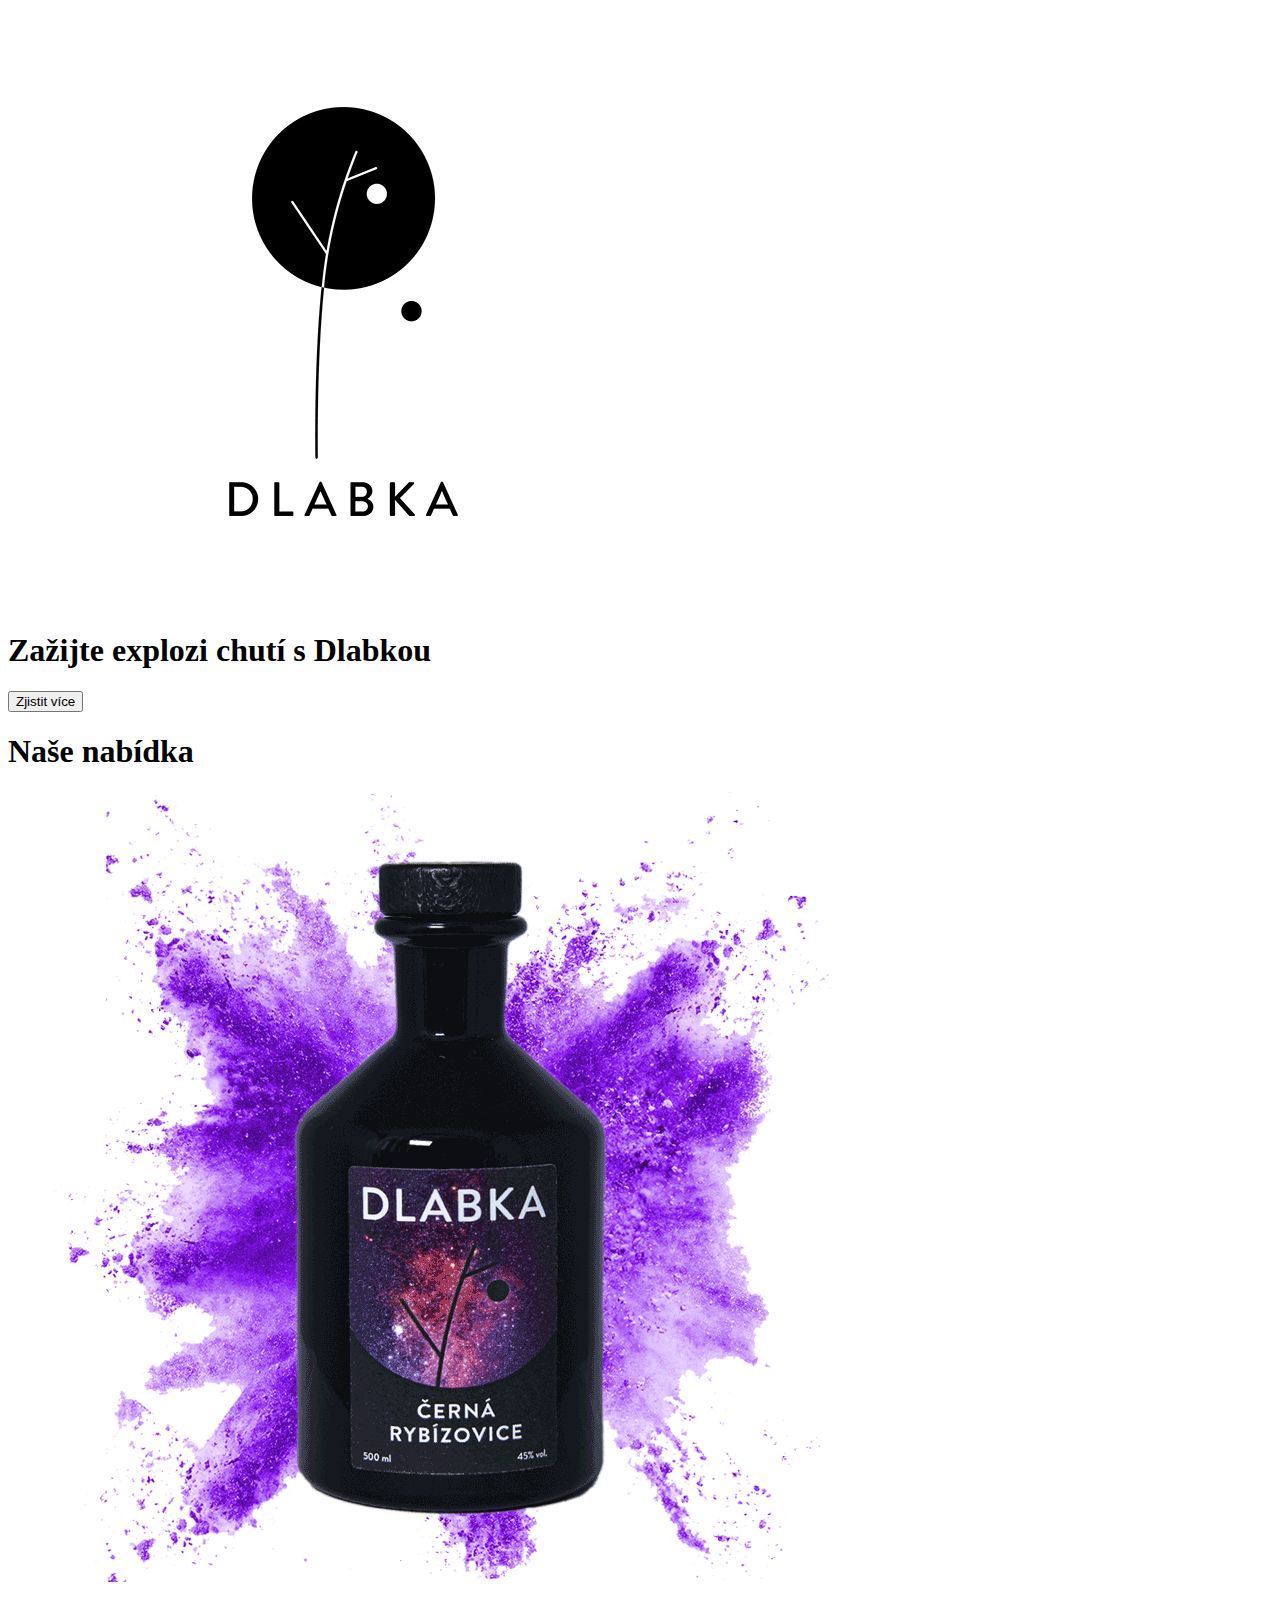
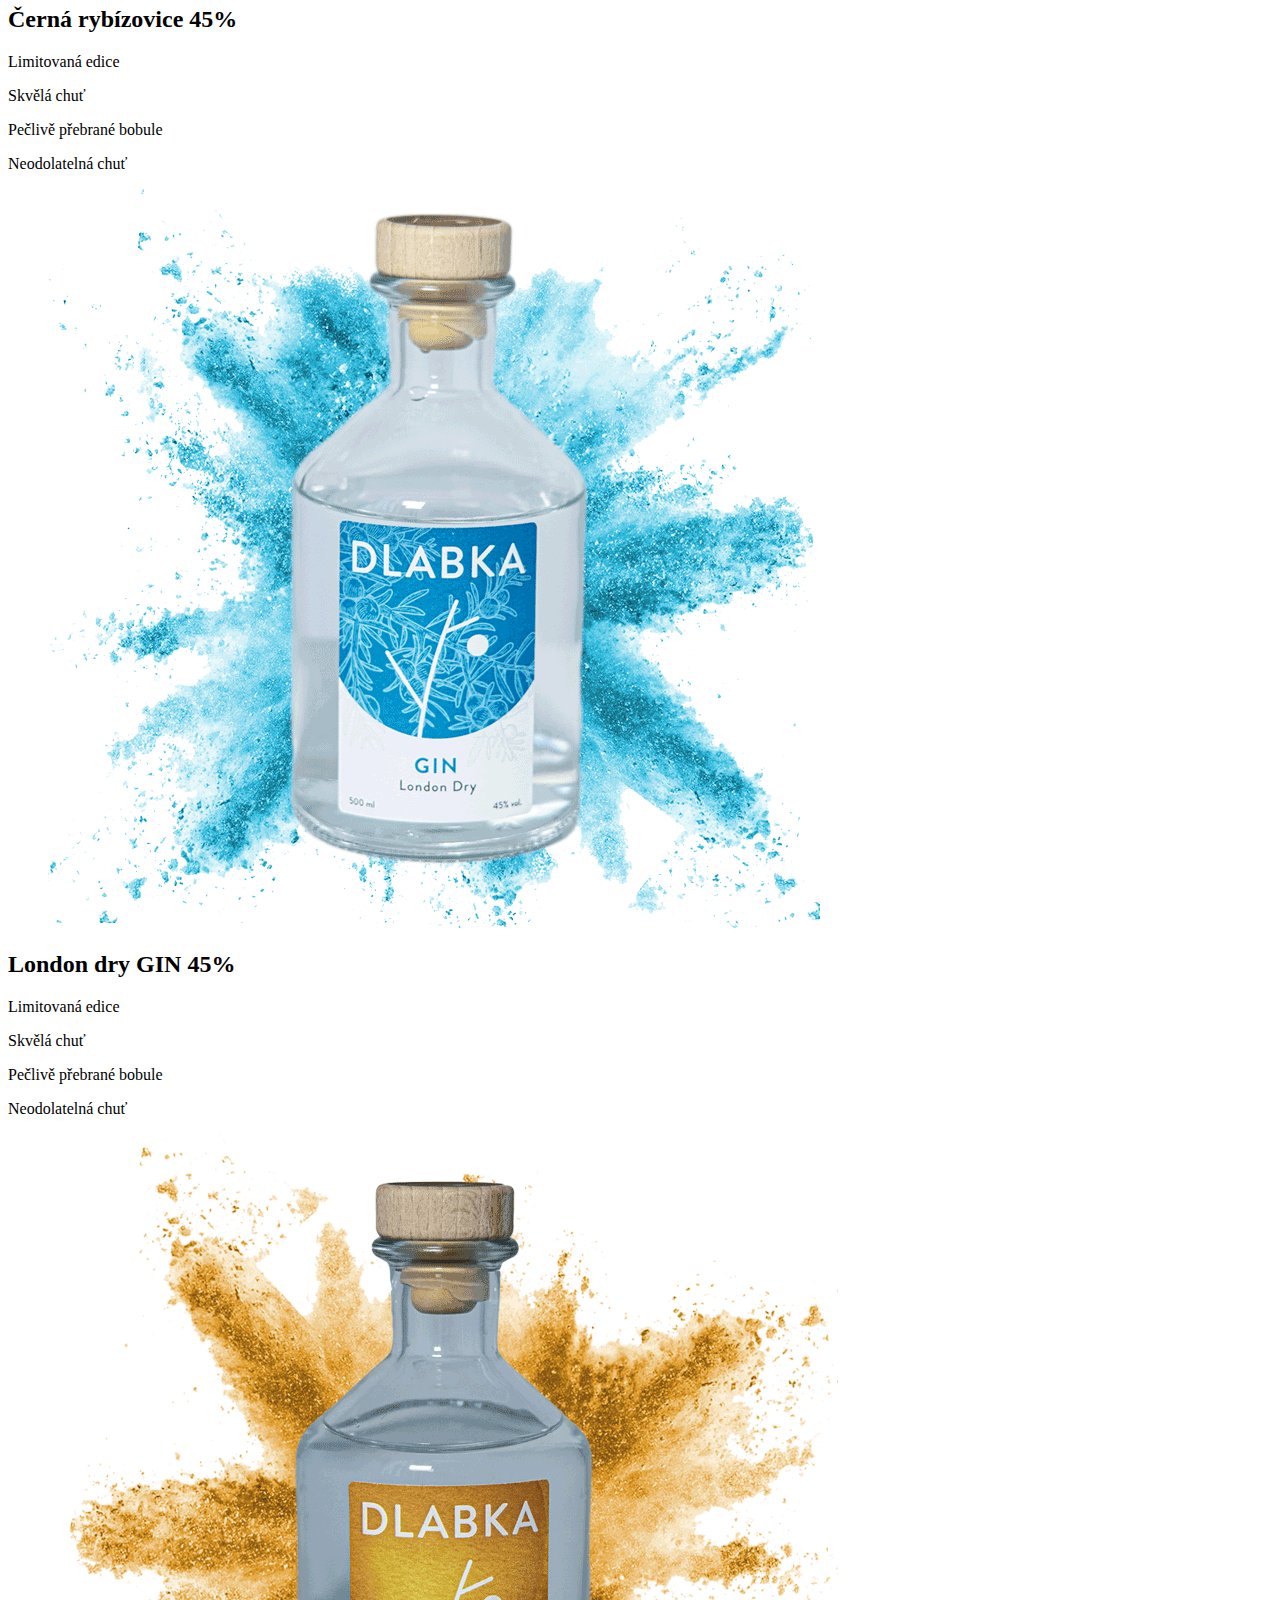
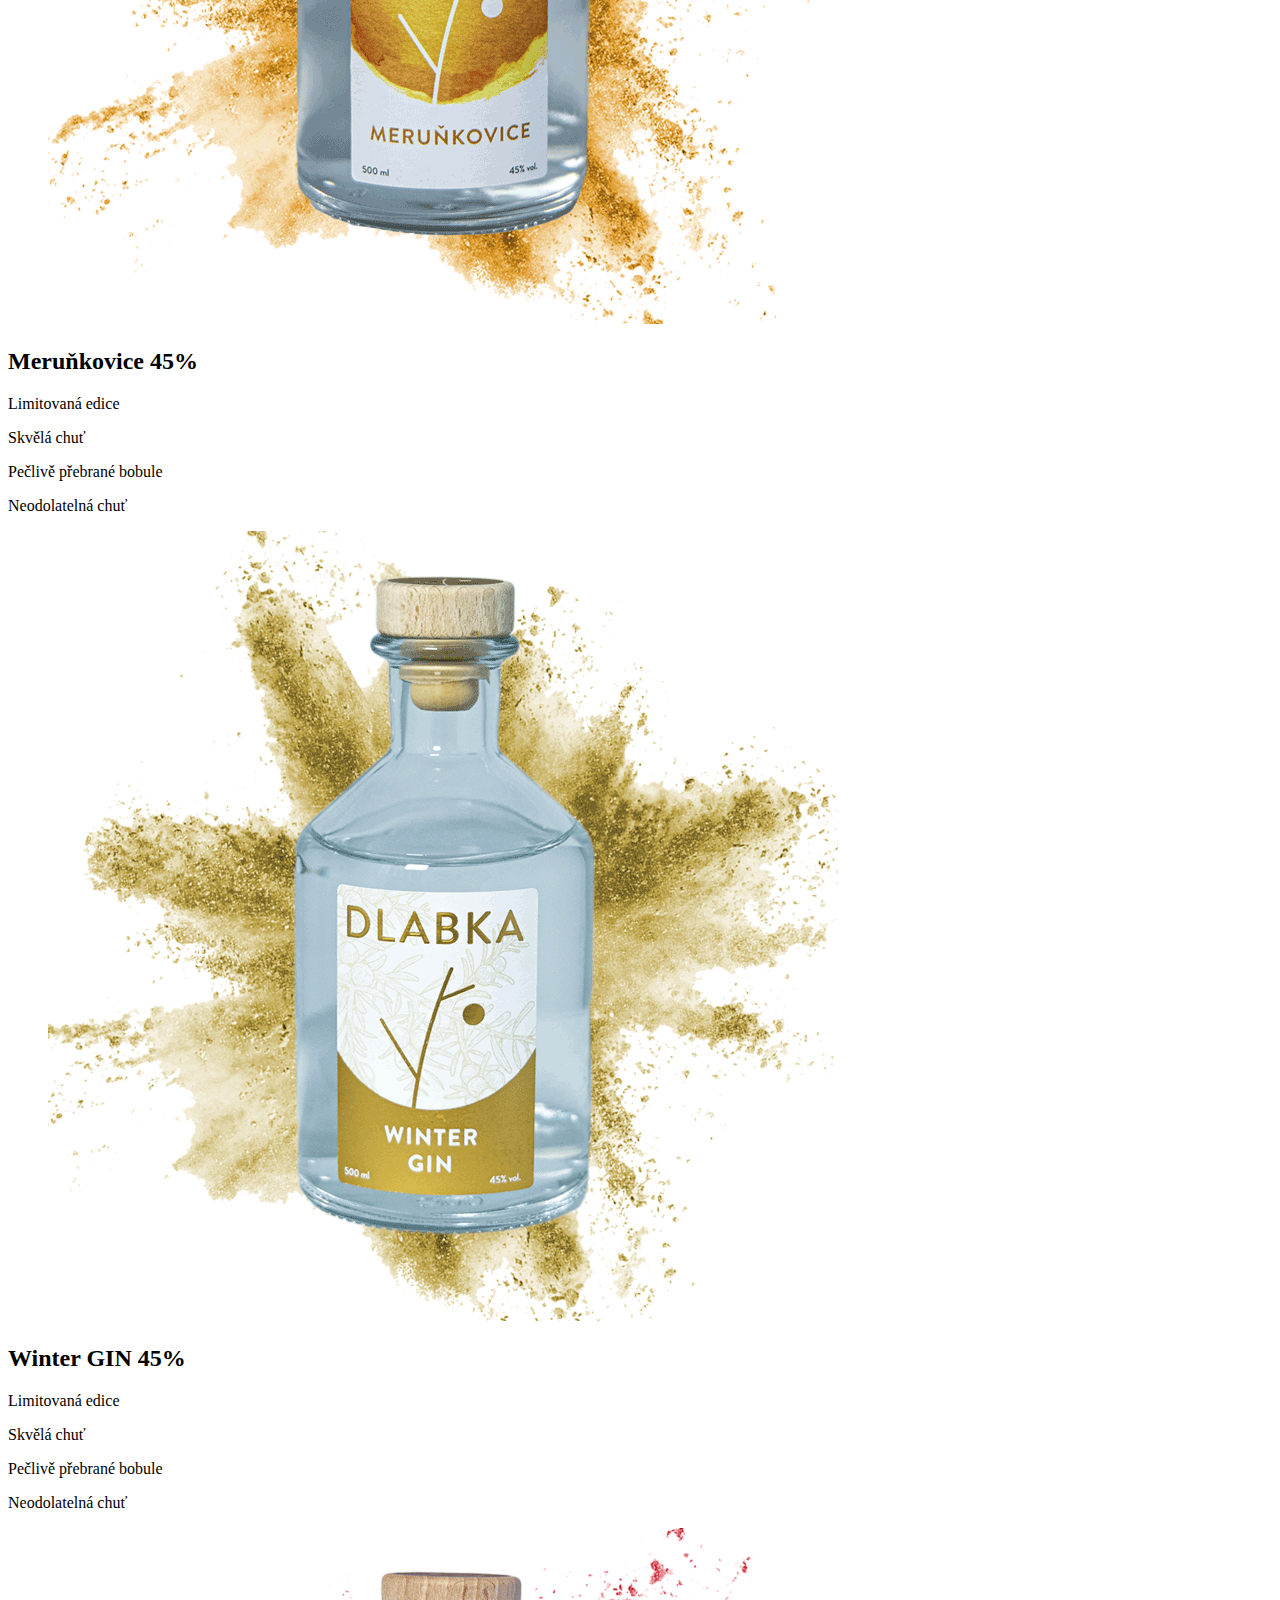
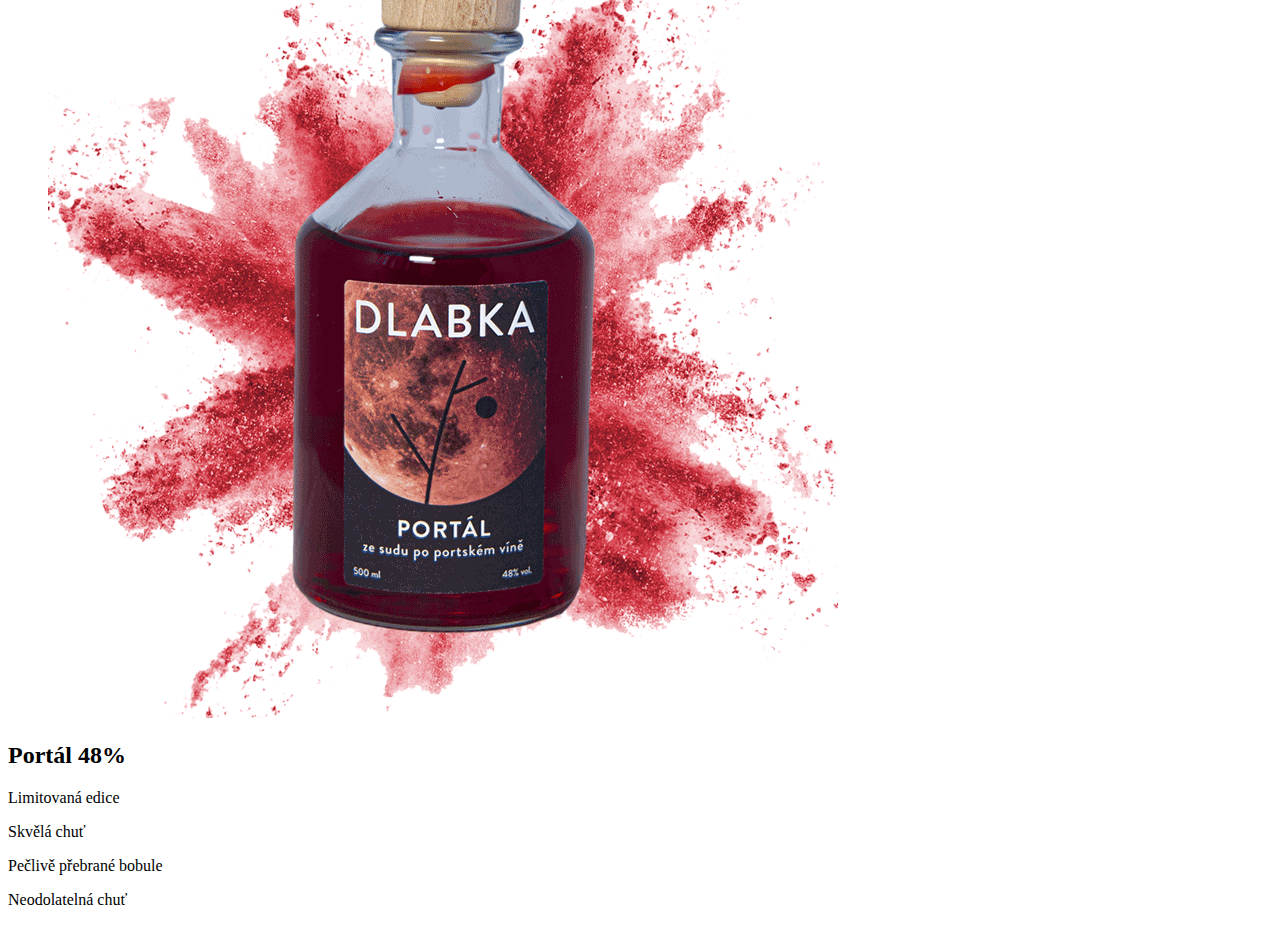
==== Dlabka-web/index.html @ 7923b510 "Add files via upload" ====
<!DOCTYPE html>
<html lang="en">
<head>
    <meta charset="UTF-8">
    <meta http-equiv="X-UA-Compatible" content="IE=edge">
    <meta name="viewport" content="width=device-width, initial-scale=1.0">
    <title>Dlabka-Produkty</title>
</head>
<body>
    <header class="header" id="home">
        <nav class="header nav--menu">
            <figure class="header nav--menu nav--home">
                <a href="#home">
                    <img src="./logo.png">
                </a>
            </figure>
        </nav>
        <div class="header header--mainslogan">
            <h1>Zažijte explozi chutí s Dlabkou</h1>
            <button>Zjistit více</button>
        </div>
    </header>
    <main>
        <section class="section--products">
            <h1>Naše nabídka</h1>
            <div class="section--products div--explosion">
                <figure class="section--products div--explosion image--explosion">
                    <img src="./images/Black_currant.png">
                </figure>
                <div class="section--products div--explosion div--text">
                    <h2>Černá rybízovice <span>45%</span></h2>
                    <p>Limitovaná edice</p>
                    <p>Skvělá chuť</p>
                    <p>Pečlivě přebrané bobule</p>
                    <p>Neodolatelná chuť</p>
                </div>
            </div>
            <div class="section--products div--explosion">
                <figure class="section--products div--explosion image--explosion">
                    <img src="./images/Gin.png">
                </figure>
                <div class="section--products div--explosion div--text">
                    <h2>London dry GIN <span>45%</span></h2>
                    <p>Limitovaná edice</p>
                    <p>Skvělá chuť</p>
                    <p>Pečlivě přebrané bobule</p>
                    <p>Neodolatelná chuť</p>
                </div>
            </div>
            <div class="section--products div--explosion">
                <figure class="section--products div--explosion image--explosion">
                    <img src="./images/Apricot.png">
                </figure>
                <div class="section--products div--explosion div--text">
                    <h2>Meruňkovice <span>45%</span></h2>
                    <p>Limitovaná edice</p>
                    <p>Skvělá chuť</p>
                    <p>Pečlivě přebrané bobule</p>
                    <p>Neodolatelná chuť</p>
                </div>
            </div>
            <div class="section--products div--explosion">
                <figure class="section--products div--explosion image--explosion">
                    <img src="./images/Winter_gin.png">
                </figure>
                <div class="section--products div--explosion div--text">
                    <h2>Winter GIN <span>45%</span></h2>
                    <p>Limitovaná edice</p>
                    <p>Skvělá chuť</p>
                    <p>Pečlivě přebrané bobule</p>
                    <p>Neodolatelná chuť</p>
                </div>
            </div>
            <div class="section--products div--explosion">
                <figure class="section--products div--explosion image--explosion">
                    <img src="./images/Portal.png">
                </figure>
                <div class="section--products div--explosion div--text">
                    <h2>Portál <span>48%</span></h2>
                    <p>Limitovaná edice</p>
                    <p>Skvělá chuť</p>
                    <p>Pečlivě přebrané bobule</p>
                    <p>Neodolatelná chuť</p>
                </div>
            </div>
        </section>
    </main>
    <footer class="footer">
        <div class="footer footer--icons">

        </div>
    </footer>
</body>
</html>
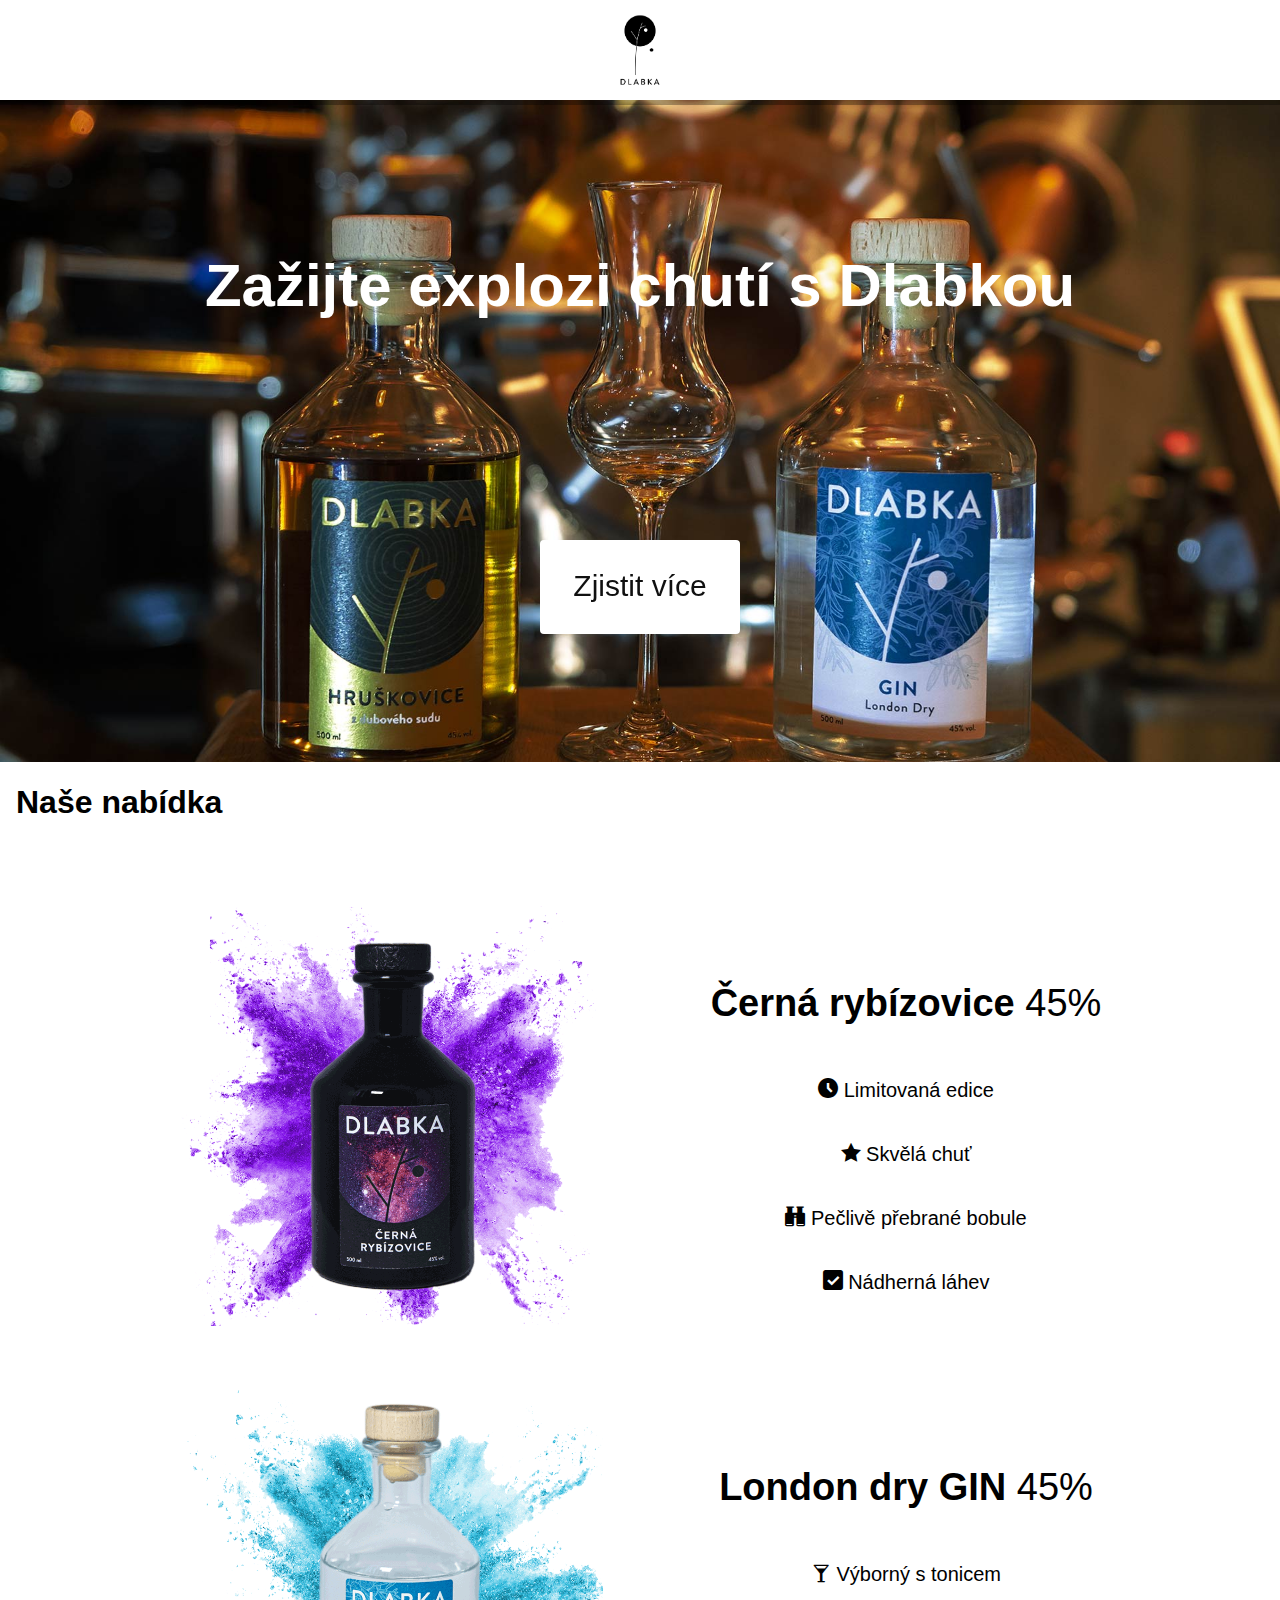
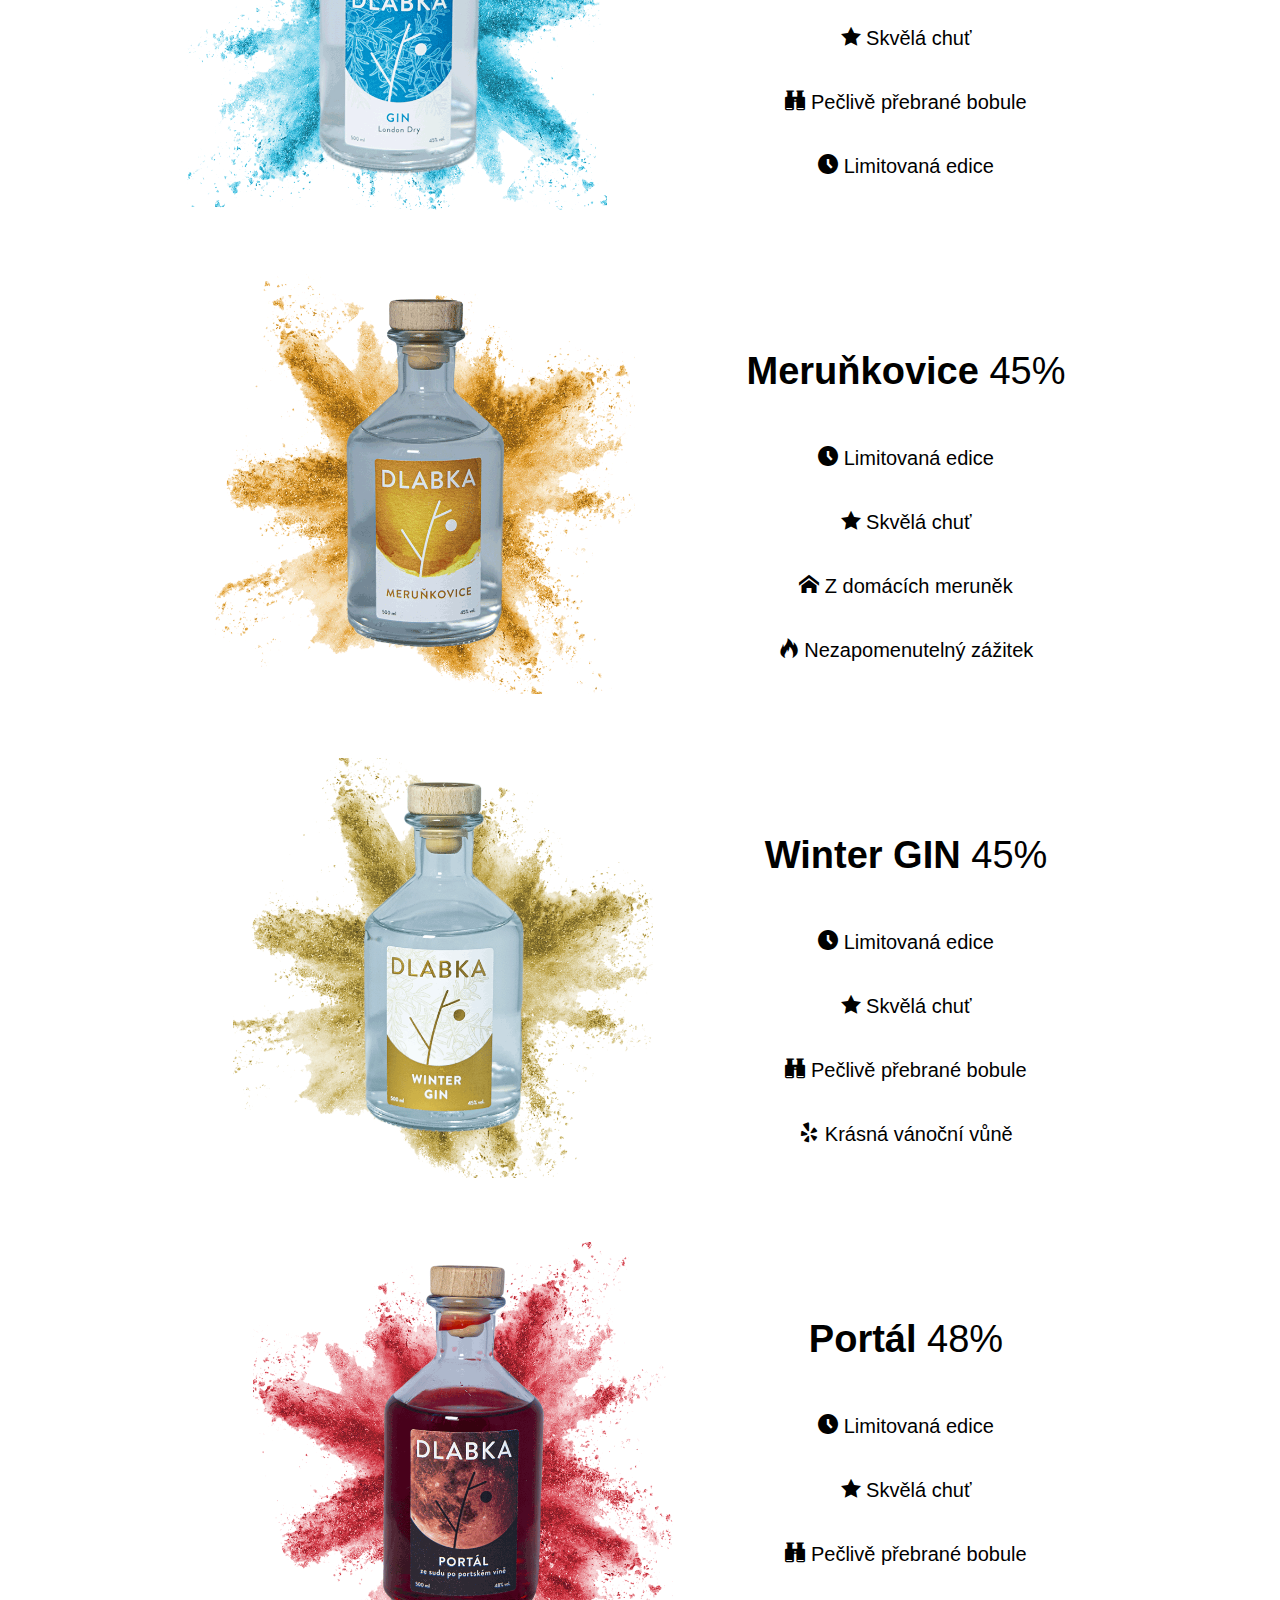
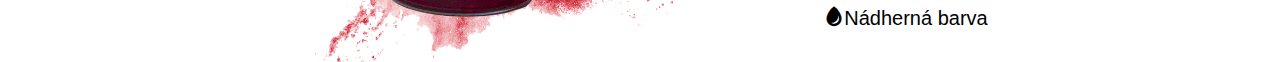
==== commit 8c74f0a2: "Add files via upload" ====
--- a/Dlabka-web/index.html
+++ b/Dlabka-web/index.html
@@ -5,19 +5,22 @@
     <meta http-equiv="X-UA-Compatible" content="IE=edge">
     <meta name="viewport" content="width=device-width, initial-scale=1.0">
     <title>Dlabka-Produkty</title>
+    <link rel="stylesheet" href="normalize.css">
+    <link rel="stylesheet" href="style.css">
+    <link rel="stylesheet" href="components.css">
 </head>
 <body>
     <header class="header" id="home">
         <nav class="header nav--menu">
             <figure class="header nav--menu nav--home">
                 <a href="#home">
-                    <img src="./logo.png">
+                    <img class="home--logo" src="./logo.png">
                 </a>
             </figure>
         </nav>
         <div class="header header--mainslogan">
             <h1>Zažijte explozi chutí s Dlabkou</h1>
-            <button>Zjistit více</button>
+            <a href="https://www.dlabka.cz/"><button><span>Zjistit více</span></button></a>
         </div>
     </header>
     <main>
@@ -25,62 +28,62 @@
             <h1>Naše nabídka</h1>
             <div class="section--products div--explosion">
                 <figure class="section--products div--explosion image--explosion">
-                    <img src="./images/Black_currant.png">
+                    <img class="bottle--explosion" src="./images/Black_currant.png">
                 </figure>
                 <div class="section--products div--explosion div--text">
                     <h2>Černá rybízovice <span>45%</span></h2>
-                    <p>Limitovaná edice</p>
-                    <p>Skvělá chuť</p>
-                    <p>Pečlivě přebrané bobule</p>
-                    <p>Neodolatelná chuť</p>
+                    <p><span class="icon-clock2"></span> Limitovaná edice</p>
+                    <p><span class="icon-star-full"></span> Skvělá chuť</p>
+                    <p><span class="icon-binoculars"></span> Pečlivě přebrané bobule</p>
+                    <p><span class="icon-checkbox-checked"></span> Nádherná láhev</p>
                 </div>
             </div>
             <div class="section--products div--explosion">
                 <figure class="section--products div--explosion image--explosion">
-                    <img src="./images/Gin.png">
+                    <img class="bottle--explosion" src="./images/Gin.png">
                 </figure>
                 <div class="section--products div--explosion div--text">
                     <h2>London dry GIN <span>45%</span></h2>
-                    <p>Limitovaná edice</p>
-                    <p>Skvělá chuť</p>
-                    <p>Pečlivě přebrané bobule</p>
-                    <p>Neodolatelná chuť</p>
+                    <p><span class="icon-glass2"></span> Výborný s tonicem</p>
+                    <p><span class="icon-star-full"></span> Skvělá chuť</p>
+                    <p><span class="icon-binoculars"></span> Pečlivě přebrané bobule</p>
+                    <p><span class="icon-clock2"></span> Limitovaná edice</p>
                 </div>
             </div>
             <div class="section--products div--explosion">
                 <figure class="section--products div--explosion image--explosion">
-                    <img src="./images/Apricot.png">
+                    <img class="bottle--explosion" src="./images/Apricot.png">
                 </figure>
                 <div class="section--products div--explosion div--text">
                     <h2>Meruňkovice <span>45%</span></h2>
-                    <p>Limitovaná edice</p>
-                    <p>Skvělá chuť</p>
-                    <p>Pečlivě přebrané bobule</p>
-                    <p>Neodolatelná chuť</p>
+                    <p><span class="icon-clock2"></span> Limitovaná edice</p>
+                    <p><span class="icon-star-full"></span> Skvělá chuť</p>
+                    <p><span class="icon-home"></span> Z domácích meruněk</p>
+                    <p><span class="icon-fire"></span> Nezapomenutelný zážitek</p>
                 </div>
             </div>
             <div class="section--products div--explosion">
                 <figure class="section--products div--explosion image--explosion">
-                    <img src="./images/Winter_gin.png">
+                    <img class="bottle--explosion" src="./images/Winter_gin.png">
                 </figure>
                 <div class="section--products div--explosion div--text">
                     <h2>Winter GIN <span>45%</span></h2>
-                    <p>Limitovaná edice</p>
-                    <p>Skvělá chuť</p>
-                    <p>Pečlivě přebrané bobule</p>
-                    <p>Neodolatelná chuť</p>
+                    <p><span class="icon-clock2"></span> Limitovaná edice</p>
+                    <p><span class="icon-star-full"></span> Skvělá chuť</p>
+                    <p><span class="icon-binoculars"></span> Pečlivě přebrané bobule</p>
+                    <p><span class="icon-yelp"></span> Krásná vánoční vůně</p>
                 </div>
             </div>
             <div class="section--products div--explosion">
                 <figure class="section--products div--explosion image--explosion">
-                    <img src="./images/Portal.png">
+                    <img class="bottle--explosion" src="./images/Portal.png">
                 </figure>
                 <div class="section--products div--explosion div--text">
                     <h2>Portál <span>48%</span></h2>
-                    <p>Limitovaná edice</p>
-                    <p>Skvělá chuť</p>
-                    <p>Pečlivě přebrané bobule</p>
-                    <p>Neodolatelná chuť</p>
+                    <p><span class="icon-clock2"></span> Limitovaná edice</p>
+                    <p><span class="icon-star-full"></span> Skvělá chuť</p>
+                    <p><span class="icon-binoculars"></span> Pečlivě přebrané bobule</p>
+                    <p><span class="icon-droplet"></span>Nádherná barva</p>
                 </div>
             </div>
         </section>
--- a/Dlabka-web/style.css
+++ b/Dlabka-web/style.css
@@ -0,0 +1,67 @@
+@font-face {
+  font-family: 'icomoon';
+  src:  url('fonts/icomoon.eot?gmeygb');
+  src:  url('fonts/icomoon.eot?gmeygb#iefix') format('embedded-opentype'),
+    url('fonts/icomoon.ttf?gmeygb') format('truetype'),
+    url('fonts/icomoon.woff?gmeygb') format('woff'),
+    url('fonts/icomoon.svg?gmeygb#icomoon') format('svg');
+  font-weight: normal;
+  font-style: normal;
+  font-display: block;
+}
+
+[class^="icon-"], [class*=" icon-"] {
+  /* use !important to prevent issues with browser extensions that change fonts */
+  font-family: 'icomoon' !important;
+  speak: never;
+  font-style: normal;
+  font-weight: normal;
+  font-variant: normal;
+  text-transform: none;
+  line-height: 1;
+  color: #010101;
+
+  /* Better Font Rendering =========== */
+  -webkit-font-smoothing: antialiased;
+  -moz-osx-font-smoothing: grayscale;
+}
+
+.icon-home:before {
+  content: "\e900";
+}
+.icon-droplet:before {
+  content: "\e90b";
+}
+.icon-clock2:before {
+  content: "\e94f";
+}
+.icon-binoculars:before {
+  content: "\e985";
+}
+.icon-glass2:before {
+  content: "\e9a1";
+}
+.icon-fire:before {
+  content: "\e9a9";
+}
+.icon-star-full:before {
+  content: "\e9d9";
+}
+.icon-heart:before {
+  content: "\e9da";
+}
+.icon-checkbox-checked:before {
+  content: "\ea52";
+}
+.icon-mail3:before {
+  content: "\ea85";
+}
+.icon-facebook:before {
+  content: "\ea90";
+}
+.icon-instagram:before {
+  content: "\ea92";
+}
+.icon-yelp:before {
+  content: "\ead7";
+}
--- a/Dlabka-web/components.css
+++ b/Dlabka-web/components.css
@@ -0,0 +1,226 @@
+html {
+    font-family: -apple-system, BlinkMacSystemFont, 'Segoe UI', Roboto, Oxygen, Ubuntu, Cantarell, 'Open Sans', 'Helvetica Neue', sans-serif;
+    scroll-behavior: smooth;
+}
+.nav--menu {
+    position: fixed;
+    top: 0;
+    background-color: #fff;
+    width: 100%;
+    box-shadow: 0 5px rgba(0, 0, 0, 0.3);
+}
+.nav--home {
+    margin: 0;
+}
+.home--logo {
+    height: 100px;
+    width: 100px;
+    display: block;
+    margin-left: auto;
+    margin-right: auto;
+}
+.header--mainslogan {
+    display: flex;
+    flex-direction: column;
+    text-align: center;
+    padding-top: 6.3em;
+    padding-bottom: 8em;
+    background-image: url(./images/dlabka_photo.jpg);
+    background-size: cover;
+    background-position: center;
+    background-repeat: no-repeat;
+}
+.header--mainslogan h1 {
+    font-size: 28px;
+    color: #fff;
+    margin-top: 2.5em;
+}
+button {
+    display: block;
+    margin-left: auto;
+    margin-right: auto;
+    margin-top: 3em;
+    border-radius: 4px;
+    background-color: #fff;
+    border: none;
+    color: #101010;
+    text-align: center;
+    font-size: 35px;
+    width: 150px;
+    transition: all 0.5s;
+    cursor: pointer;
+  }
+button span {
+    cursor: pointer;
+    display: inline-block;
+    position: relative;
+    transition: 0.5s;
+    font-size: 20px;
+    margin-bottom: 1em;
+    z-index: 0;
+  }
+button span:after {
+    content: '\00bb';
+    position: absolute;
+    opacity: 0;
+    top: 0;
+    right: -15px;
+    transition: 0.5s;
+
+  }
+button:hover span {
+    padding-right: 25px;
+  }
+button:hover span:after {
+    opacity: 1;
+    right: 0;
+  }
+.div--explosion {
+    display: flex;
+    flex-direction: column;
+    padding-top: 2em;
+}
+.section--products h1 {
+    margin-left: 0.5em;
+}
+.image--explosion {
+    margin: 0;
+    display: block;
+    margin-left: auto;
+    margin-right: auto;
+    
+}
+.bottle--explosion {
+    height: 287px;
+    width: 287px;
+}
+.div--text {
+    display: flex;
+    flex-direction: column;
+}
+.div--text > h2 {
+    text-align: center;
+}
+.div--text > h2 > span {
+    font-weight: 400;
+}
+.div--text p {
+    display: block;
+    margin-left: auto;
+    margin-right: auto;
+}
+@media only screen and (min-width:768px) {
+    .header--mainslogan h1 {
+        font-size: 40px;
+    }
+    .div--explosion {
+        display: flex;
+        flex-direction: row;
+        padding-top: 2em;
+        justify-content: center;
+    }
+    .section--products h1 {
+        margin-left: 0.5em;
+    }
+    .image--explosion {
+        margin-right: 2.5em;
+        margin-left: 0;
+    }
+    .bottle--explosion {
+        height: 350px;
+        width: 350px;
+    }
+    .div--text {
+        display: flex;
+        flex-direction: column;
+        margin-top: 2em;
+        margin-left: 2.5em;
+    }
+}
+@media only screen and (min-width:1024px) {
+    .header--mainslogan h1 {
+        font-size: 60px;
+    }
+    button {
+        font-size: 60px;
+        width: 200px;
+    }
+    button span {
+        font-size: 30px;
+    }
+    .div--explosion {
+        display: flex;
+        flex-direction: row;
+        padding-top: 2em;
+        justify-content: center;
+    }
+    .section--products h1 {
+        margin-left: 0.5em;
+    }
+    .image--explosion {
+        margin-right: 3.5em;
+        margin-left: 0;
+    }
+    .bottle--explosion {
+        height: 420px;
+        width: 420px;
+    }
+    .div--text {
+        display: flex;
+        flex-direction: column;
+        margin-top: 2em;
+        margin-left: 3.5em;
+    }
+    .div--text > h2 {
+        font-size: 38px;
+    }
+    .div--text p {
+        font-size: 20px;
+    }
+}
+@media only screen and (min-width:1440px) {
+    .home--logo {
+        height: 150px;
+        width: 150px;
+    }
+    .home--logo:hover {
+        transform: rotate(360deg);
+        transition-duration: 0.7s;
+    }
+    .header--mainslogan {
+        padding-bottom: 12em;
+    }
+    .header--mainslogan h1 {
+        font-size: 80px;
+    }
+    .section--products h1 {
+        margin-left: 1.5em;
+        font-size: 60px;
+    }
+    .div--explosion {
+        padding-bottom: 3em;
+    }
+    .section--products h1 {
+        margin-left: 0.5em;
+    }
+    .image--explosion {
+        margin-right: 3.5em;
+        margin-left: 0;
+    }
+    .bottle--explosion {
+        height: 790px;
+        width: 790px;
+    }
+    .div--text {
+        display: flex;
+        flex-direction: column;
+        margin-top: 2em;
+        margin-left: 3.5em;
+    }
+    .div--text > h2 {
+        font-size: 70px;
+    }
+    .div--text p {
+        font-size: 40px;
+    }
+}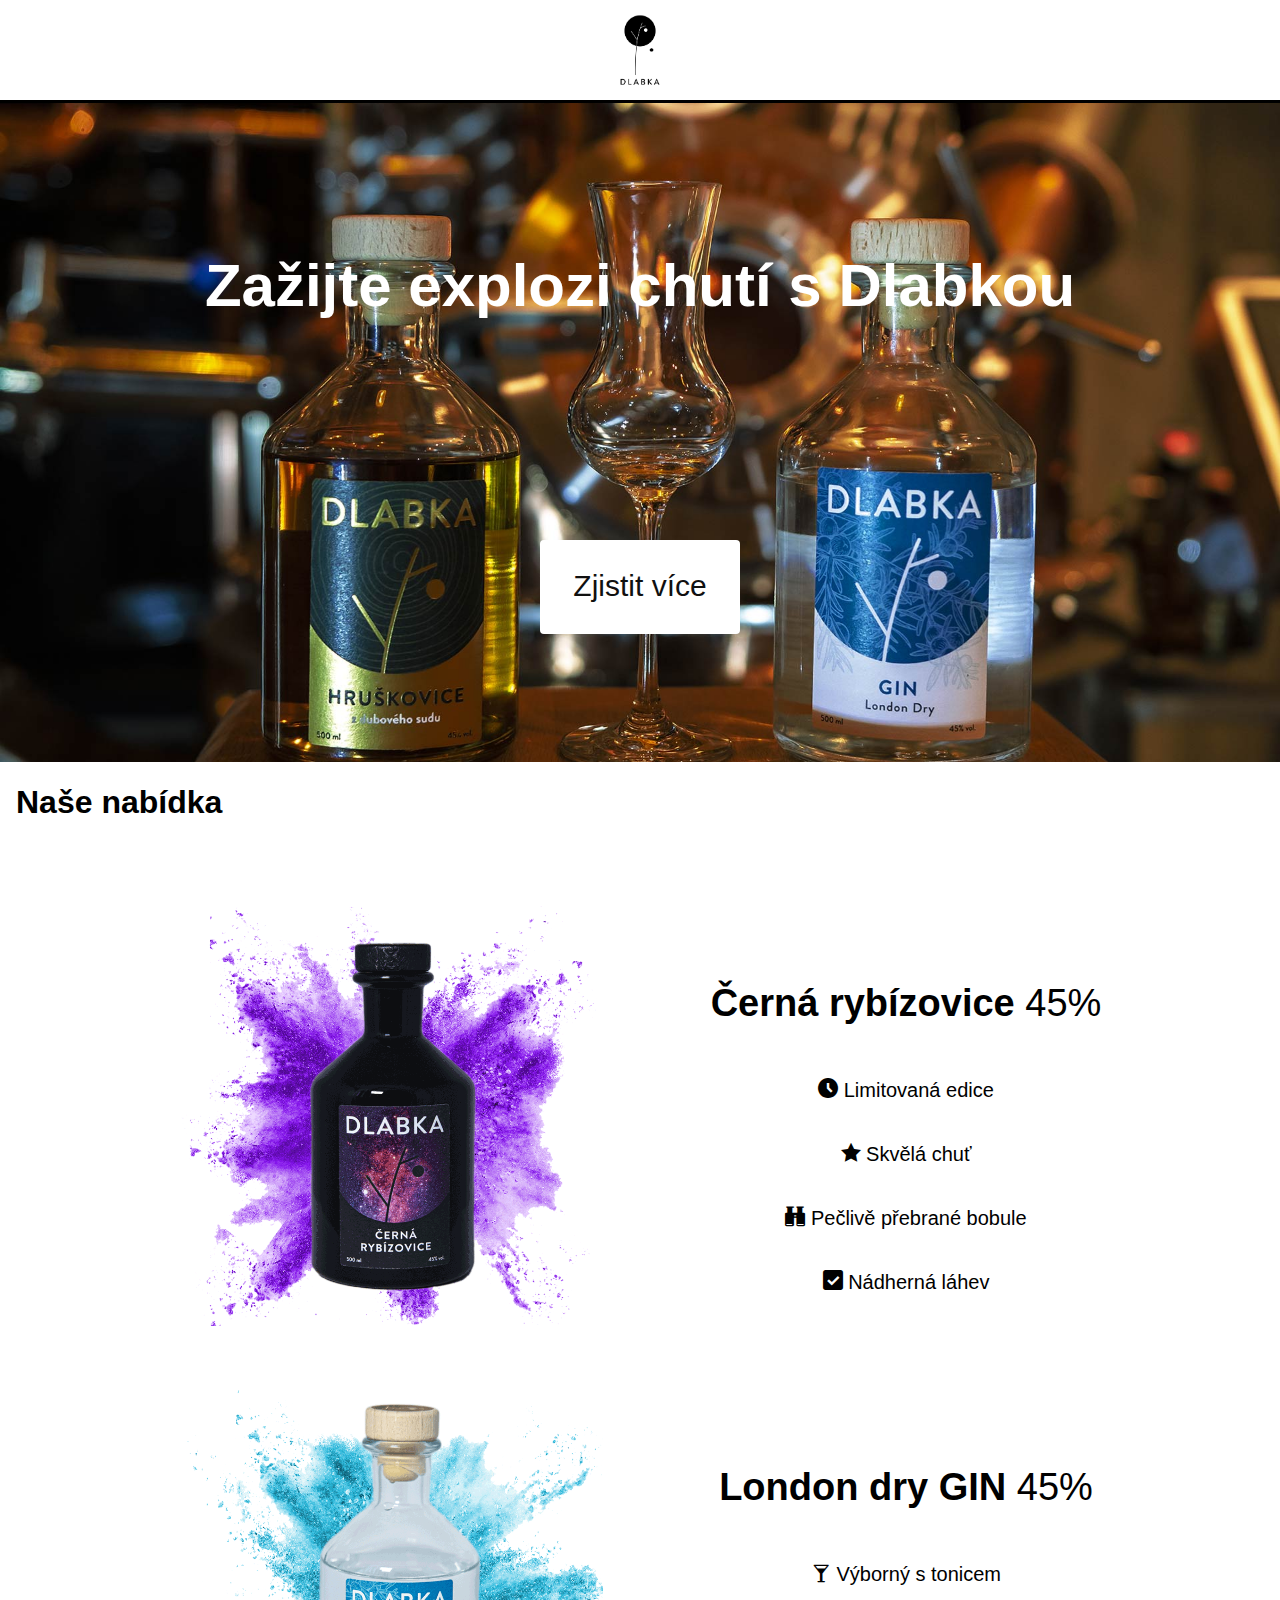
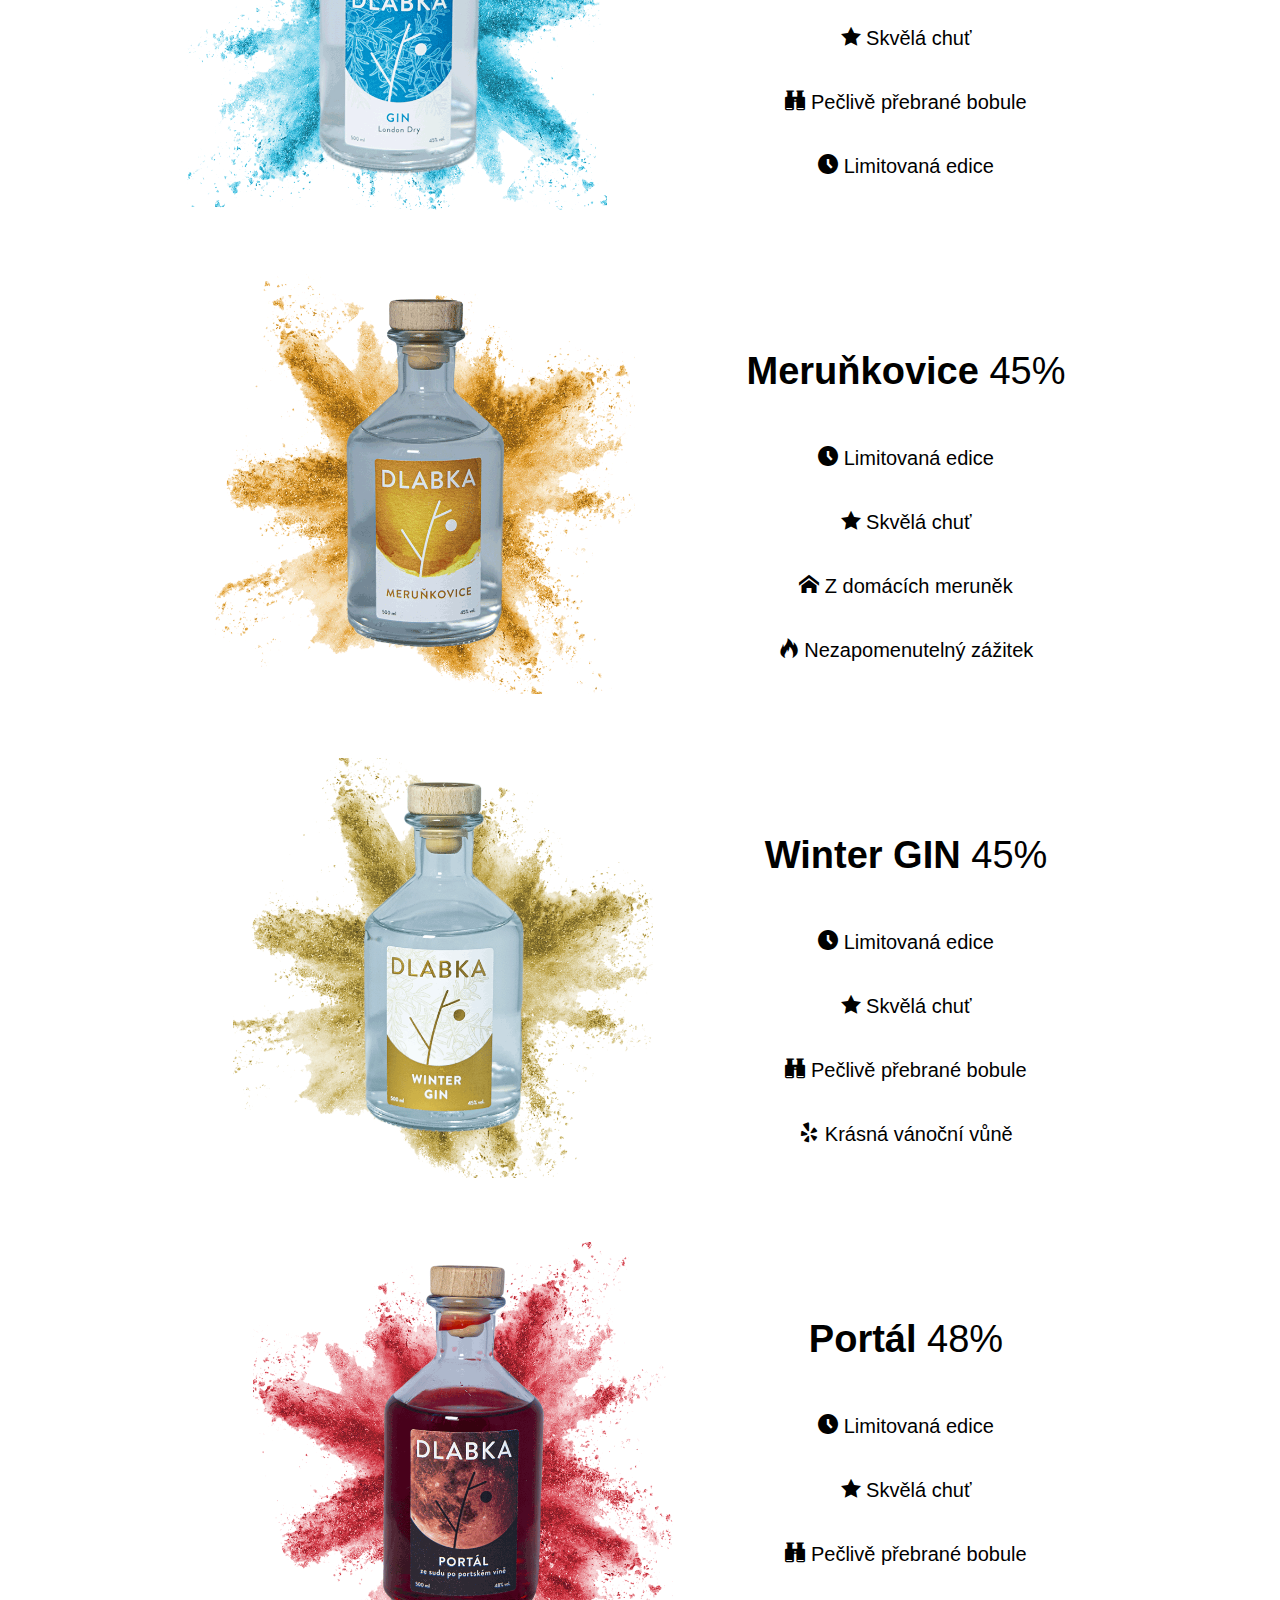
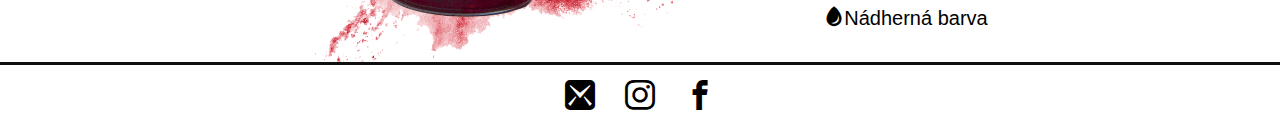
==== commit 48f69974: "Add files via upload" ====
--- a/Dlabka-web/index.html
+++ b/Dlabka-web/index.html
@@ -28,7 +28,7 @@
             <h1>Naše nabídka</h1>
             <div class="section--products div--explosion">
                 <figure class="section--products div--explosion image--explosion">
-                    <img class="bottle--explosion" src="./images/Black_currant.png">
+                    <img class="bottle--explosion" src="./images/Black_currant.png" alt="purple">
                 </figure>
                 <div class="section--products div--explosion div--text">
                     <h2>Černá rybízovice <span>45%</span></h2>
@@ -40,7 +40,7 @@
             </div>
             <div class="section--products div--explosion">
                 <figure class="section--products div--explosion image--explosion">
-                    <img class="bottle--explosion" src="./images/Gin.png">
+                    <img class="bottle--explosion" src="./images/Gin.png" alt="blue">
                 </figure>
                 <div class="section--products div--explosion div--text">
                     <h2>London dry GIN <span>45%</span></h2>
@@ -52,7 +52,7 @@
             </div>
             <div class="section--products div--explosion">
                 <figure class="section--products div--explosion image--explosion">
-                    <img class="bottle--explosion" src="./images/Apricot.png">
+                    <img class="bottle--explosion" src="./images/Apricot.png" alt="orange">
                 </figure>
                 <div class="section--products div--explosion div--text">
                     <h2>Meruňkovice <span>45%</span></h2>
@@ -64,7 +64,7 @@
             </div>
             <div class="section--products div--explosion">
                 <figure class="section--products div--explosion image--explosion">
-                    <img class="bottle--explosion" src="./images/Winter_gin.png">
+                    <img class="bottle--explosion" src="./images/Winter_gin.png" alt="gold">
                 </figure>
                 <div class="section--products div--explosion div--text">
                     <h2>Winter GIN <span>45%</span></h2>
@@ -76,7 +76,7 @@
             </div>
             <div class="section--products div--explosion">
                 <figure class="section--products div--explosion image--explosion">
-                    <img class="bottle--explosion" src="./images/Portal.png">
+                    <img class="bottle--explosion" src="./images/Portal.png" alt="red">
                 </figure>
                 <div class="section--products div--explosion div--text">
                     <h2>Portál <span>48%</span></h2>
@@ -90,7 +90,9 @@
     </main>
     <footer class="footer">
         <div class="footer footer--icons">
-
+            <span class="icon-mail3"></span>
+            <span class="icon-instagram"></span>
+            <span class="icon-facebook"></span>
         </div>
     </footer>
 </body>
--- a/Dlabka-web/components.css
+++ b/Dlabka-web/components.css
@@ -7,7 +7,8 @@
     top: 0;
     background-color: #fff;
     width: 100%;
-    box-shadow: 0 5px rgba(0, 0, 0, 0.3);
+    border-bottom: rgb(0, 0, 0) solid;
+    z-index: 1;
 }
 .nav--home {
     margin: 0;
@@ -57,7 +58,6 @@
     transition: 0.5s;
     font-size: 20px;
     margin-bottom: 1em;
-    z-index: 0;
   }
 button span:after {
     content: '\00bb';
@@ -109,6 +109,19 @@
     margin-left: auto;
     margin-right: auto;
 }
+footer {
+    border-top: #101010 solid;
+}
+.footer--icons {
+    display: flex;
+    flex-direction: row;
+    justify-content: center;
+    align-content: space-between;
+}
+.footer--icons > span {
+    padding: 0.5em;
+    font-size: 30px;
+}
 @media only screen and (min-width:768px) {
     .header--mainslogan h1 {
         font-size: 40px;
@@ -179,10 +192,6 @@
     }
 }
 @media only screen and (min-width:1440px) {
-    .home--logo {
-        height: 150px;
-        width: 150px;
-    }
     .home--logo:hover {
         transform: rotate(360deg);
         transition-duration: 0.7s;
@@ -208,19 +217,22 @@
         margin-left: 0;
     }
     .bottle--explosion {
-        height: 790px;
-        width: 790px;
+        height: 650px;
+        width: 650px;
     }
     .div--text {
         display: flex;
         flex-direction: column;
-        margin-top: 2em;
+        margin-top: 0;
         margin-left: 3.5em;
     }
     .div--text > h2 {
-        font-size: 70px;
+        font-size: 60px;
     }
     .div--text p {
-        font-size: 40px;
+        font-size: 30px;
+    }
+    .footer--icons > span {
+        font-size: 45px;
     }
 }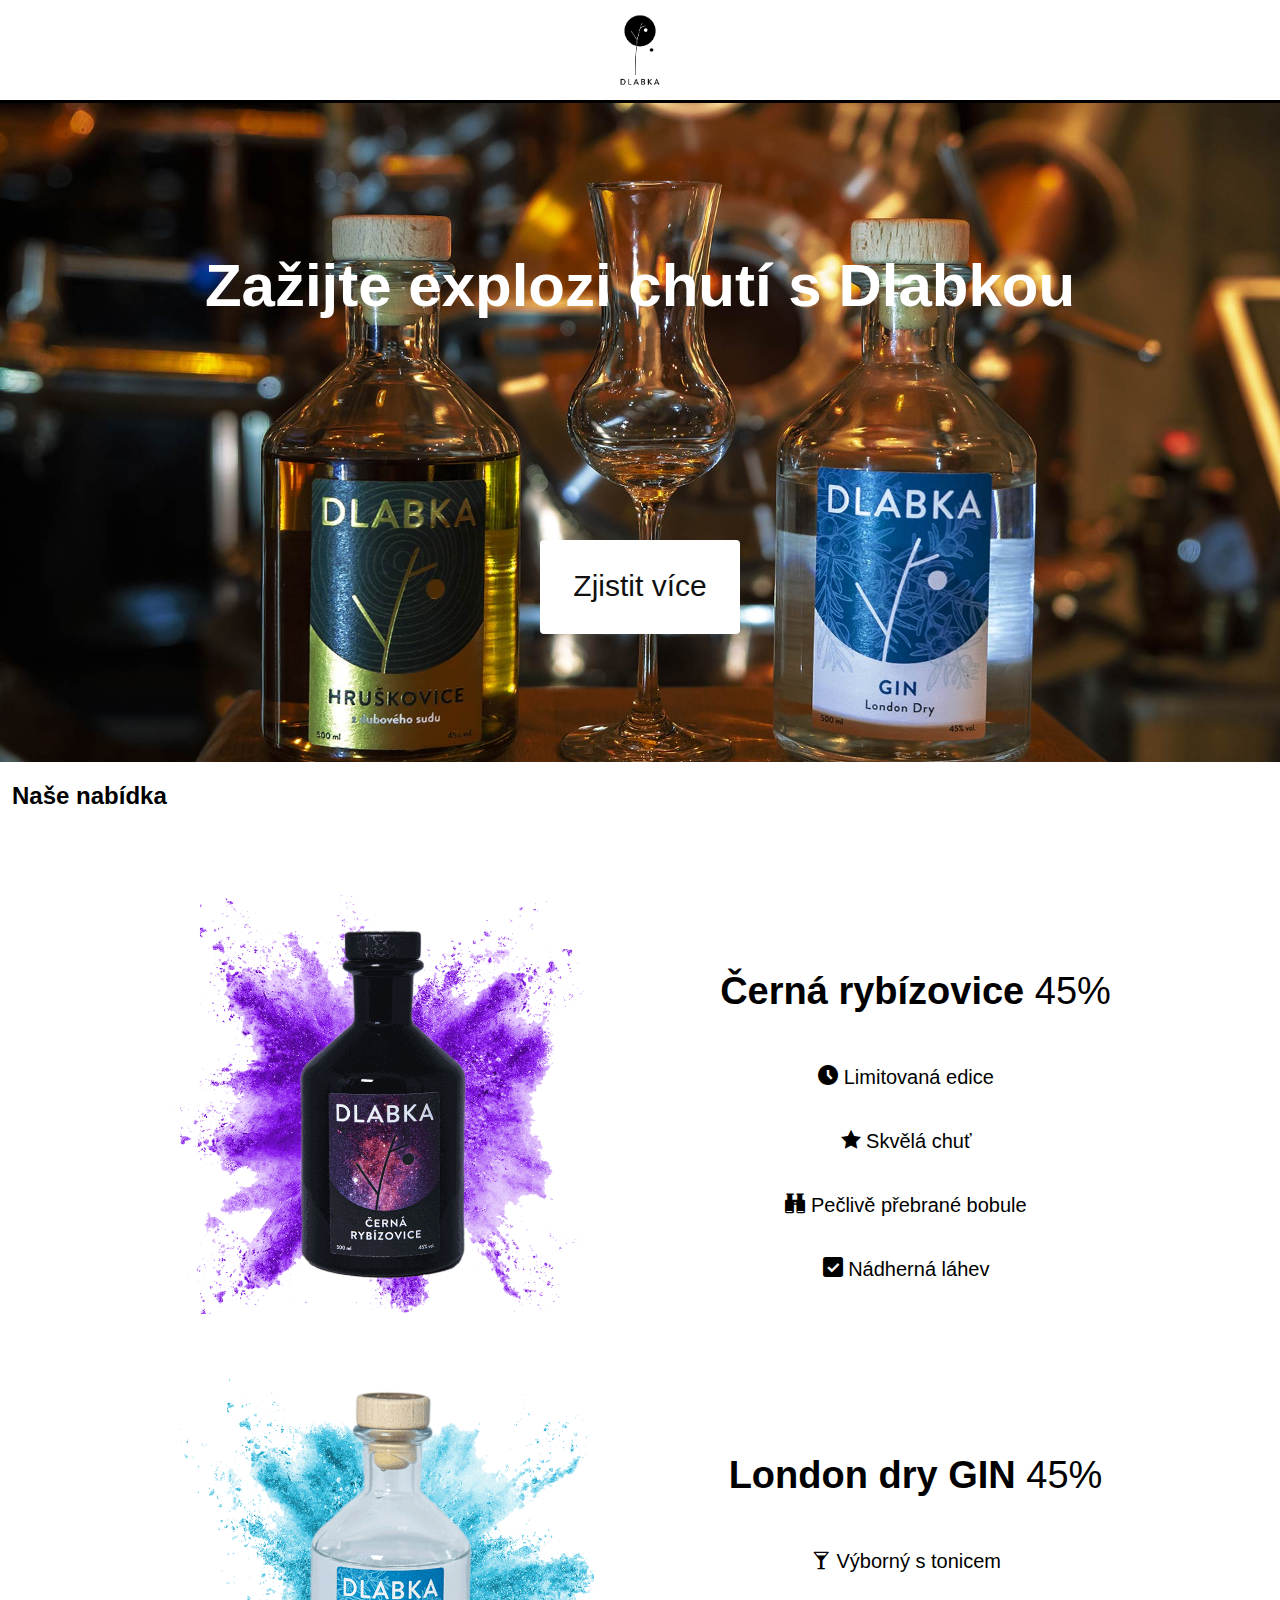
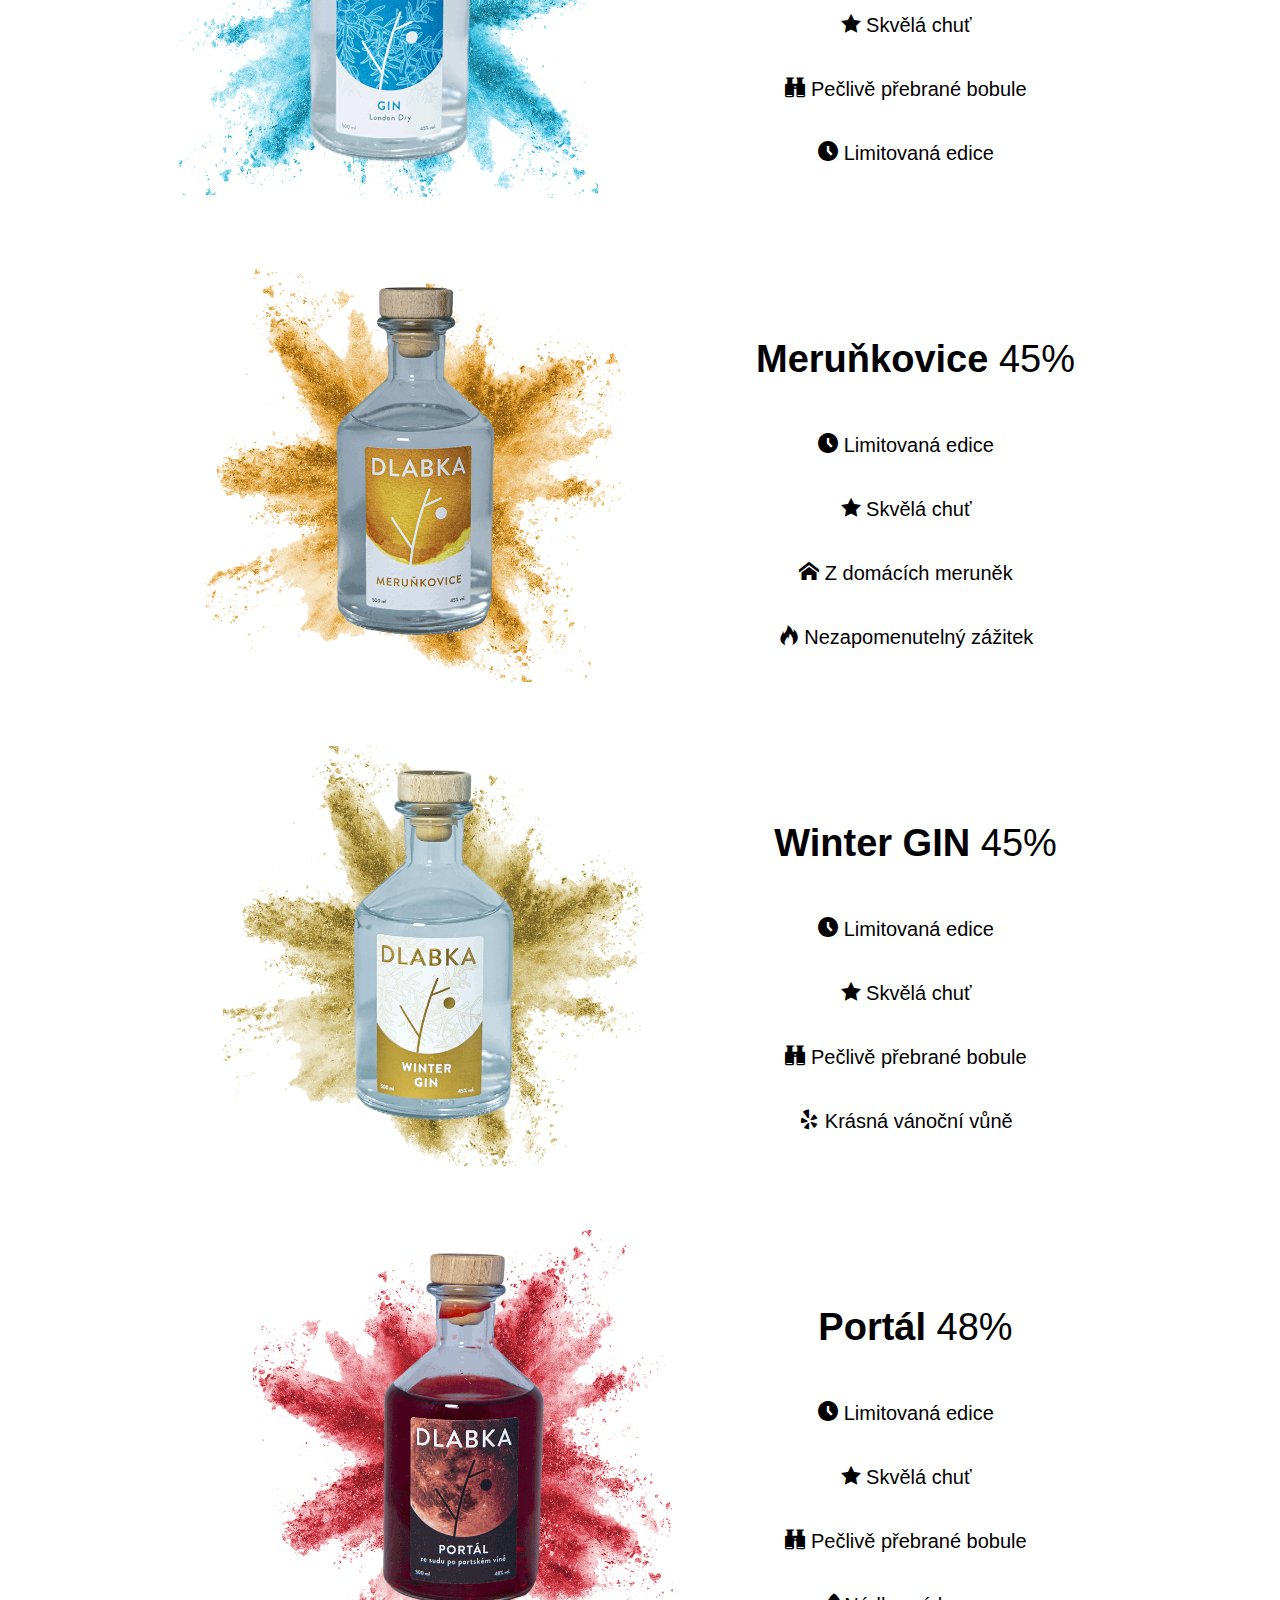
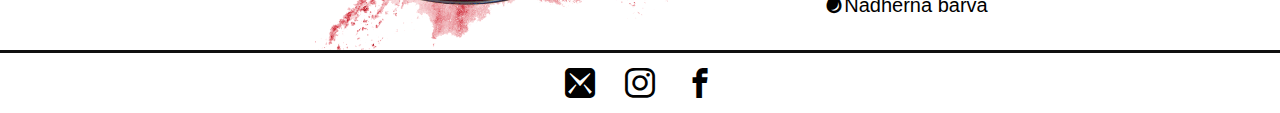
==== commit fd1fe719: "Add files via upload" ====
--- a/Dlabka-web/index.html
+++ b/Dlabka-web/index.html
@@ -1,10 +1,11 @@
 <!DOCTYPE html>
-<html lang="en">
+<html lang="cs">
 <head>
     <meta charset="UTF-8">
     <meta http-equiv="X-UA-Compatible" content="IE=edge">
     <meta name="viewport" content="width=device-width, initial-scale=1.0">
-    <title>Dlabka-Produkty</title>
+    <meta name="description" content="Jmenujeme se Dlabka. Jsme mladá firma, která nabízí své lihoviny. Produkujeme spoustu produktů např. London dry gin, Rybízovici nebo Meruňkovici.">
+    <title>Dlabka - Naše nabídka</title>
     <link rel="stylesheet" href="normalize.css">
     <link rel="stylesheet" href="style.css">
     <link rel="stylesheet" href="components.css">
@@ -14,7 +15,7 @@
         <nav class="header nav--menu">
             <figure class="header nav--menu nav--home">
                 <a href="#home">
-                    <img class="home--logo" src="./logo.png">
+                    <img class="home--logo" src="./logo.png" alt="logo">
                 </a>
             </figure>
         </nav>
@@ -25,7 +26,7 @@
     </header>
     <main>
         <section class="section--products">
-            <h1>Naše nabídka</h1>
+            <h2>Naše nabídka</h2>
             <div class="section--products div--explosion">
                 <figure class="section--products div--explosion image--explosion">
                     <img class="bottle--explosion" src="./images/Black_currant.png" alt="purple">
--- a/Dlabka-web/components.css
+++ b/Dlabka-web/components.css
@@ -80,7 +80,7 @@
     flex-direction: column;
     padding-top: 2em;
 }
-.section--products h1 {
+.section--products h2 {
     margin-left: 0.5em;
 }
 .image--explosion {
@@ -132,7 +132,7 @@
         padding-top: 2em;
         justify-content: center;
     }
-    .section--products h1 {
+    .section--products h2 {
         margin-left: 0.5em;
     }
     .image--explosion {
@@ -167,7 +167,7 @@
         padding-top: 2em;
         justify-content: center;
     }
-    .section--products h1 {
+    .section--products h2 {
         margin-left: 0.5em;
     }
     .image--explosion {
@@ -202,7 +202,7 @@
     .header--mainslogan h1 {
         font-size: 80px;
     }
-    .section--products h1 {
+    .section--products h2 {
         margin-left: 1.5em;
         font-size: 60px;
     }
